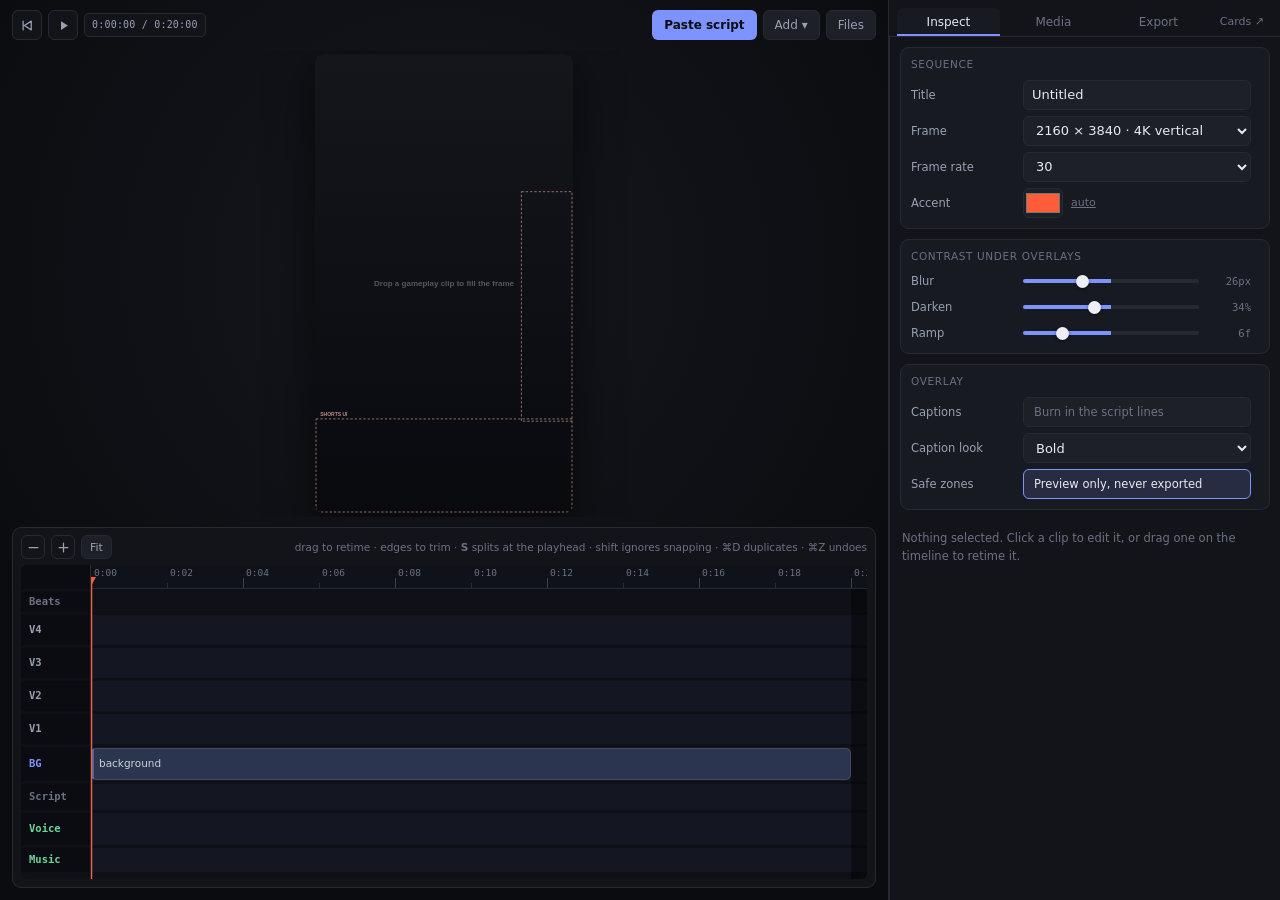
==== studio.html @ a6ad84c5 "Add Studio: paste a script, get a timeline, export a 4K MP4 The card generator makes one graphic at " ====
<!DOCTYPE html>
<html lang="en">
<head>
<meta charset="utf-8">
<meta name="viewport" content="width=device-width,initial-scale=1,viewport-fit=cover">
<meta name="theme-color" content="#0B0C0F">
<title>Palm Static Studio</title>
<link rel="stylesheet" href="assets/css/app.css">
<link rel="stylesheet" href="assets/css/studio.css">
</head>
<body>
<div class="studio">

  <!-- ── left: viewer over timeline ─────────────────────────────────────── -->
  <main class="stage2">
    <div class="tbar">
      <button class="fab" id="home" title="Go to the start (Home)">
        <svg viewBox="0 0 24 24"><path d="M18 5v14L7 12zM5 5v14"/></svg></button>
      <button class="fab" id="play" aria-pressed="false" title="Play / pause (space)">
        <svg viewBox="0 0 24 24"><path d="M8 5l11 7-11 7z"/></svg></button>
      <span class="badge" id="tcRead">0:00:00</span>
      <span class="sp"></span>
      <button class="btn accent" id="paste" title="Paste a Claude shotlist or script">Paste script</button>
      <div class="popwrap">
        <button class="btn" id="add" title="Add an element at the playhead">Add ▾</button>
        <div class="pop" id="addPop"></div>
      </div>
      <label class="btn" for="pick" title="Load gameplay, images and the voiceover">Files</label>
      <input type="file" id="pick" multiple accept="video/*,image/*,audio/*" hidden>
    </div>

    <div class="pwrap"><canvas id="pv"></canvas></div>

    <div class="tlwrap">
      <div class="tlbar">
        <button class="fab sm" id="zout" title="Zoom out (−)">
          <svg viewBox="0 0 24 24"><path d="M5 12h14"/></svg></button>
        <button class="fab sm" id="zin" title="Zoom in (+)">
          <svg viewBox="0 0 24 24"><path d="M12 5v14M5 12h14"/></svg></button>
        <button class="btn sm" id="fit" title="Fit the whole sequence (F)">Fit</button>
        <span class="sp"></span>
        <span class="hintbar">drag to retime · edges to trim · <b>S</b> splits at the playhead · shift ignores snapping · ⌘D duplicates · ⌘Z undoes</span>
      </div>
      <canvas id="tl"></canvas>
    </div>
  </main>

  <!-- ── right: inspect / media / export ────────────────────────────────── -->
  <section class="side">
    <div class="tabs" id="tabs">
      <button data-tab="inspect" aria-pressed="true">Inspect</button>
      <button data-tab="media" aria-pressed="false">Media</button>
      <button data-tab="export" aria-pressed="false">Export</button>
      <a class="tablink" href="index.html" title="The single-card quote and social generator">Cards ↗</a>
    </div>

    <div class="pane insp" data-pane="inspect">
      <div id="insp"></div>
    </div>

    <div class="pane hide" data-pane="media">
      <div class="igroup">
        <div class="ihead">Loaded files</div>
        <div id="mediaList" class="mlist"></div>
        <div id="missing"></div>
      </div>
      <div class="igroup">
        <div class="ihead">How this works</div>
        <p class="ptext">Drop a gameplay clip, the voiceover and any images anywhere on
        this page. The gameplay fills the frame and is always muted — only the
        voiceover is heard. Images are matched to the names in the shotlist, so
        <code>src=haaland</code> finds <code>haaland.jpg</code> whatever else is in
        the file name.</p>
        <p class="ptext">Select the <b>BG</b> clip to reposition the gameplay: zoom in and
        move it when a particular part of the action should be on screen.</p>
      </div>
      <div class="igroup">
        <div class="ihead">Start over</div>
        <button class="btn wide" id="reset">Clear the timeline</button>
      </div>
    </div>

    <div class="pane hide" data-pane="export">
      <div class="igroup">
        <div class="ihead">Output</div>
        <div class="irow"><label class="ilab">Format</label>
          <select class="ifield" id="xFmt">
            <option value="mp4">MP4 · H.264 + AAC</option>
            <option value="seq">PNG frames + WAV (zip)</option>
          </select></div>
        <div class="irow"><label class="ilab">Size</label>
          <select class="ifield" id="xRes">
            <option value="2160x3840">2160 × 3840 · 4K vertical</option>
            <option value="1080x1920">1080 × 1920 · HD vertical</option>
            <option value="3840x2160">3840 × 2160 · 4K wide</option>
            <option value="1920x1080">1920 × 1080 · HD wide</option>
          </select></div>
        <div class="irow"><label class="ilab">Frame rate</label>
          <select class="ifield" id="xFps">
            <option value="30" selected>30</option>
            <option value="24">24</option>
            <option value="25">25</option>
            <option value="60">60</option>
          </select></div>
        <div class="irow"><label class="ilab">Bitrate</label>
          <input class="ifield num" id="xRate" type="number" min="1" max="200" step="1">
          <span class="ihint">Mb/s</span></div>
        <p class="ptext" id="xNote"></p>
      </div>
      <div class="igroup">
        <div class="ihead">Render</div>
        <button class="btn accent wide" id="render">Export the video</button>
        <button class="btn wide hide" id="cancel">Stop</button>
        <div class="xbar"><i id="xBar"></i></div>
        <div class="xstat" id="xStat">Ready.</div>
        <p class="ptext">Every frame is rendered and encoded one at a time, so a slow
        machine takes longer rather than dropping frames. Leave the tab in front
        while it runs.</p>
      </div>
      <div class="igroup">
        <div class="ihead">Claude</div>
        <button class="btn wide" id="spec">Copy the format spec</button>
        <p class="ptext">Paste it into your project knowledge. Claude then ends every
        script with a <code>shotlist</code> block that lands on this timeline in
        one paste.</p>
      </div>
    </div>
  </section>
</div>

<!-- ── paste sheet ──────────────────────────────────────────────────────── -->
<div class="modal" id="pasteWrap">
  <div class="sheet">
    <div class="sheeth">Paste the whole Claude answer, or just the
      <code>shotlist</code> block</div>
    <textarea id="pasteBox" spellcheck="false"
      placeholder="Paste here. A shotlist block is read exactly; a plain script is read as a starting point — spoken timing gets estimated and the visual beats become notes."></textarea>
    <div class="sheetf">
      <button class="btn" id="pasteCancel">Cancel</button>
      <button class="btn accent" id="pasteGo">Build the timeline</button>
    </div>
  </div>
</div>

<div id="snack"></div>
<div class="dropveil">Drop to load</div>

<script type="module" src="assets/js/studio/app.js"></script>
<noscript><p style="padding:24px;color:#E7E9F0">This tool needs JavaScript.</p></noscript>
</body>
</html>
---- assets/css/app.css ----
/* ============ tokens: dark-only tool chrome ============ */
:root{
  --bg:#0B0C0F; --panel:#12141A; --sub-panel:#171A21;
  --input:#1D2027; --input-hi:#252932; --line:#262A33; --line-2:#333844;
  --fg:#E7E9F0; --fg-2:#98A0B2; --fg-3:#6B7183;
  --acc:#7D93FF; --acc-soft:rgba(125,147,255,.15); --acc-ink:#0B0C0F;
  --warn:#FF8E7E; --ok:#6FD69A;
  --hl:#FFA8C5;
  --ui:-apple-system,BlinkMacSystemFont,"Segoe UI",Inter,Roboto,system-ui,sans-serif;
  --mono:ui-monospace,"SF Mono","Roboto Mono",Menlo,monospace;
  --r:6px; --r-lg:9px;
  --ctl:30px;              /* control height */
  --lab:94px;              /* label column */
  --insp-w:410px;          /* the canvas is height-bound, so column width is free */
}
*{box-sizing:border-box;-webkit-tap-highlight-color:transparent;min-width:0}
html,body{height:100%;overflow:hidden;overscroll-behavior:none}
body{margin:0;background:var(--bg);color:var(--fg);font-family:var(--ui);font-size:13px;
  line-height:1.4;-webkit-font-smoothing:antialiased;-webkit-text-size-adjust:100%}
button,input,select,textarea{font-family:inherit;font-size:inherit;color:inherit}
.hide{display:none!important}

*{scrollbar-width:thin;scrollbar-color:var(--line-2) transparent}
*::-webkit-scrollbar{width:9px;height:9px}
*::-webkit-scrollbar-track{background:transparent}
*::-webkit-scrollbar-thumb{background:var(--line-2);border-radius:9px;border:2px solid transparent;background-clip:content-box}
*::-webkit-scrollbar-thumb:hover{background:#454b59;background-clip:content-box}

/* ============ shell ============ */
.app{display:grid;grid-template-columns:1fr var(--insp-w);height:100dvh;height:var(--vh,100dvh);overflow:hidden}
@media (max-width:900px){
  /* --vh tracks the visual viewport, so the shell covers exactly the visible
     area whether or not the browser shrinks the layout viewport for the
     keyboard. html/body carry the nav bar colour so even a rounding-sized
     sliver behind the shell is invisible rather than a black band. */
  html,body{height:100%;background:var(--sub-panel);overflow:hidden}
  .app{position:fixed;left:0;right:0;top:var(--vvTop,0px);
       height:var(--vh,100%);max-height:var(--vh,100%)}
}

/* ---- canvas stage ----
   Three bands. Only the middle one resizes, so the tools and the ruler hold
   their position whatever the canvas does — and neither sits on the artwork. */
.stage{display:flex;flex-direction:column;align-items:center;gap:10px;
  padding:14px 18px;min-height:0;min-width:0;overflow:hidden;background:
    radial-gradient(circle at 50% 38%,#15171E 0%,var(--bg) 72%)}
.sbar{flex:none;display:flex;align-items:center;gap:6px;width:100%;max-width:620px}
.sbar .sp{flex:1;min-width:8px}
/* flex:1 with min-height:0 means the canvas gets what is left and can never push
   the bands around — the sizing is one-way */
.cwrap{flex:1;min-height:0;width:100%;display:grid;place-items:center;overflow:hidden}
.viewer{line-height:0;border-radius:10px;overflow:hidden}
#preview{display:block;cursor:zoom-in;box-shadow:0 12px 40px rgba(0,0,0,.55);
  background:conic-gradient(#22242B 25%,#191B21 0 50%,#22242B 0 75%,#191B21 0) 0 0/18px 18px}

/* ---- stage tool bar ---- */
.badge{flex:none;font-family:var(--mono);font-size:10px;letter-spacing:.02em;color:var(--fg-2);
  background:var(--panel);border:1px solid var(--line);
  border-radius:5px;padding:4px 7px;white-space:nowrap;
  overflow:hidden;text-overflow:ellipsis}
.badge.dim{color:var(--fg-3)}
.badge b{color:var(--fg-2);font-weight:500}
.badge b.warn{color:var(--warn)}
.fab{flex:none;width:30px;height:30px;padding:0;border-radius:var(--r);cursor:pointer;
  display:grid;place-items:center;color:var(--fg-2);background:var(--panel);
  border:1px solid var(--line)}
.fab:hover{background:var(--input-hi);color:var(--fg)}
.fab svg{width:15px;height:15px;fill:none;stroke:currentColor;stroke-width:2;stroke-linecap:round;stroke-linejoin:round}
#play svg{fill:currentColor;stroke:none}
.fab[aria-pressed=true]{background:var(--acc);border-color:transparent;color:var(--acc-ink)}
a.fab{text-decoration:none}

/* ---- frame timeline ---- */
.tl{flex:none;display:flex;align-items:center;gap:8px;width:100%;max-width:620px}
#tlBar{flex:1;min-width:0;height:34px;display:block;touch-action:none;cursor:ew-resize;
  background:var(--panel);border:1px solid var(--line);border-radius:var(--r)}
.tl-read{flex:none;height:26px;padding:0 8px;border-radius:var(--r);border:1px solid var(--line);
  background:var(--panel);color:var(--fg-3);font-family:var(--mono);font-size:10.5px;cursor:pointer}
.tl-read:hover{background:var(--input-hi);color:var(--fg-2)}
.tl-read b{color:var(--fg);font-weight:500}

/* ---- inspector ---- */
.insp{display:flex;flex-direction:column;min-height:0;background:var(--panel);border-left:1px solid var(--line)}
.insp-top{flex:none;display:flex;align-items:center;gap:8px;padding:10px 12px;border-bottom:1px solid var(--line)}
.insp-top .mark{font-size:12px;font-weight:600;letter-spacing:.02em;color:var(--fg-2);flex:none}
.tabs{flex:none;display:flex;gap:2px;padding:6px 8px;border-bottom:1px solid var(--line)}
.tabs button{flex:1;height:28px;background:none;border:0;border-radius:var(--r);color:var(--fg-3);
  font-size:12px;font-weight:600;cursor:pointer;transition:background .1s,color .1s}
.tabs button:hover{background:var(--input);color:var(--fg-2)}
.tabs button[aria-selected=true]{background:var(--acc-soft);color:var(--acc)}

.pages{flex:1;overflow-y:auto;overflow-x:hidden;-webkit-overflow-scrolling:touch;padding:2px 0 14px}
.page{display:none}
.page[data-on=true]{display:block}

.insp-foot{flex:none;padding:9px 12px;border-top:1px solid var(--line);display:flex;align-items:center;gap:9px}
#dl{flex:1;height:34px;border:0;border-radius:var(--r);background:var(--acc);color:var(--acc-ink);
  font-size:13px;font-weight:650;cursor:pointer;display:inline-flex;align-items:center;justify-content:center;gap:7px}
#dl:hover{filter:brightness(1.08)}
#dl[disabled]{opacity:.5;cursor:progress}
#dl svg{width:15px;height:15px;fill:none;stroke:currentColor;stroke-width:2.2;stroke-linecap:round;stroke-linejoin:round}

/* ============ dense rows ============ */
.cap{display:flex;align-items:center;gap:8px;margin:18px 14px 8px;font-size:10px;font-weight:700;
  letter-spacing:.09em;text-transform:uppercase;color:var(--fg-3)}
.cap::after{content:"";flex:1;height:1px;background:var(--line)}
.cap:first-child{margin-top:12px}

.row{display:grid;grid-template-columns:var(--lab) 1fr;align-items:center;gap:10px;
  padding:3px 14px;min-height:33px}
.row.sl{grid-template-columns:var(--lab) 1fr 46px 20px}
.row.wide{grid-template-columns:1fr}
/* two numeric fields sharing a row — the Influence / Speed pairs */
.row.duo{grid-template-columns:var(--lab) 1fr 1fr}
.fld{display:flex;align-items:center;gap:5px}
.fld .num{text-align:right}
.fld i{font-family:var(--mono);font-size:10.5px;color:var(--fg-3);font-style:normal;flex:none;width:9px}
.row>label,.row>.rl{font-size:11.5px;color:var(--fg-2);overflow:hidden;text-overflow:ellipsis;white-space:nowrap}

/* ---- per-element visibility eye ----
   Lives on the row it governs. The row stays and its control stays editable when
   hidden — dimmed rather than removed, so you can fill a field in before showing
   it and the state is never ambiguous. */
.row.hasEye{grid-template-columns:var(--lab) 1fr auto}
.row.sl.hasEye{grid-template-columns:var(--lab) 1fr 46px 20px auto}
.eye{flex:none;width:26px;height:26px;padding:0;border:0;border-radius:5px;cursor:pointer;
  background:none;color:var(--fg-3);display:grid;place-items:center}
.eye svg{width:15px;height:15px;fill:none;stroke:currentColor;stroke-width:1.7;
  stroke-linecap:round;stroke-linejoin:round}
.eye:hover{background:var(--input-hi);color:var(--fg)}
.eye[aria-pressed=true]{color:var(--acc)}
.row[data-off=true]>label,.row[data-off=true]>.rl,
.drop[data-off=true] .lb{opacity:.42}
.row[data-off=true] .txt,.row[data-off=true] .seg,
.drop[data-off=true] .th{opacity:.42}
.drop[data-off=true]{border-style:solid}

/* a once-per-image or once-per-look group, folded away by default */
.fold{margin:0}
.fold>summary{list-style:none;cursor:pointer;font-size:11px;color:var(--acc);
  padding:5px 14px;border-radius:4px;display:inline-flex;align-items:center;gap:5px;
  margin:0 0 0 calc(var(--lab) + 14px - 14px)}
.fold>summary::-webkit-details-marker{display:none}
.fold>summary::before{content:"";width:0;height:0;flex:none;
  border-left:4px solid currentColor;border-top:3.5px solid transparent;
  border-bottom:3.5px solid transparent;transition:transform .14s var(--e-out)}
.fold[open]>summary::before{transform:rotate(90deg) translateX(1px)}
.fold>summary:hover{background:var(--acc-soft)}
/* a whole section rather than a sub-group: the summary reads as a caption */
.fold.sec>summary{margin:18px 14px 8px;padding:0;font-size:10px;font-weight:700;
  letter-spacing:.09em;text-transform:uppercase;color:var(--fg-3);gap:7px}
.fold.sec>summary::after{content:"";flex:1;height:1px;background:var(--line)}
.fold.sec>summary:hover{background:none;color:var(--acc)}
.fold.sec[open]>summary{color:var(--acc)}
.row.stack{display:block;padding:3px 12px}
.row.stack>label{display:block;margin-bottom:5px}
.note{font-size:11px;color:var(--fg-3);padding:4px 12px 2px;line-height:1.45}
.note b{color:var(--fg-2);font-weight:600}
.btn-row{display:flex;gap:6px;padding:6px 12px 2px}

/* text inputs */
.txt{width:100%;height:var(--ctl);background:var(--input);border:1px solid var(--line);
  border-radius:var(--r);padding:0 8px;outline:none;transition:border-color .1s}
.txt:hover{background:var(--input-hi)}
.txt:focus{border-color:var(--acc);background:var(--input)}
.txt::placeholder{color:var(--fg-3)}
/* The quote field is a transparent textarea over a mirror div that repeats the
   same text, so highlighted ranges can be shown behind the caret. Both layers
   must share every metric or the two drift apart. */
.taWrap{position:relative;background:var(--input);border:1px solid var(--line);
  border-radius:var(--r);transition:border-color .1s,background .1s}
.taWrap:hover{background:var(--input-hi)}
.taWrap:focus-within{border-color:var(--acc);background:var(--input);
  box-shadow:0 0 0 3px var(--acc-soft)}
.taWrap textarea,.taMirror{
  font-family:inherit;font-size:13.5px;line-height:1.5;
  padding:7px 8px;margin:0;border:0;
  white-space:pre-wrap;overflow-wrap:break-word;word-break:normal;letter-spacing:normal}
.taWrap textarea{position:relative;z-index:1;display:block;width:100%;
  min-height:72px;max-height:210px;overflow-y:auto;resize:none;
  background:transparent;color:var(--fg);outline:none}
.taWrap textarea::placeholder{color:var(--fg-3)}
.taMirror{position:absolute;inset:0;z-index:0;overflow:hidden;
  color:transparent;pointer-events:none;user-select:none}
/* deliberately not the marker colour — this is a hint, not a preview */
.taMirror mark{background:rgba(125,147,255,.22);color:transparent;border-radius:3px;
  box-shadow:0 1px 0 rgba(125,147,255,.55) inset,0 -1px 0 rgba(125,147,255,.55) inset}
.txt.mono{font-family:var(--mono);text-transform:uppercase}
/* hex wants uppercase; a cubic-bezier() literal does not */
.txt.mono.lc{text-transform:none}

/* numeric field beside a slider */
.num{width:100%;height:24px;background:var(--input);border:1px solid var(--line);border-radius:5px;
  font-family:var(--mono);font-size:11.5px;text-align:right;padding:0 5px;outline:none}
.num:hover{background:var(--input-hi)}
.num:focus{border-color:var(--acc)}
.unit{font-family:var(--mono);font-size:10.5px;color:var(--fg-3)}

/* buttons */
.btn{height:27px;padding:0 10px;border-radius:var(--r);border:1px solid var(--line);
  background:var(--input);color:var(--fg);font-size:12px;font-weight:500;cursor:pointer;
  display:inline-flex;align-items:center;gap:6px}
.btn:hover{background:var(--input-hi)}
.btn.ghost{background:none;border-color:transparent;color:var(--acc)}
.btn.ghost:hover{background:var(--acc-soft)}
.btn.sq{width:var(--ctl);height:var(--ctl);padding:0;justify-content:center;flex:none}
.btn svg{width:14px;height:14px;fill:none;stroke:currentColor;stroke-width:2;stroke-linecap:round}
/* a row whose control is a combo plus a square action button */
.row:has(>.combo+.btn.sq){grid-template-columns:var(--lab) 1fr auto}

/* segmented */
.seg{display:flex;height:var(--ctl);background:var(--input);border:1px solid var(--line);
  border-radius:var(--r);padding:2px;gap:2px}
.seg button{flex:1 1 0;min-width:0;background:none;border:0;border-radius:4px;color:var(--fg-3);
  font-size:11.5px;font-weight:600;cursor:pointer;padding:0 3px;white-space:nowrap;
  overflow:hidden;text-overflow:ellipsis;transition:background .1s,color .1s}
.seg button:hover{color:var(--fg)}
.seg button[aria-pressed=true]{background:var(--acc-soft);color:var(--acc)}

/* switch */
.sw{position:relative;display:flex;align-items:center;justify-content:flex-end;cursor:pointer}
.sw input{position:absolute;opacity:0;width:1px;height:1px;pointer-events:none}
.sw .tr{width:32px;height:18px;border-radius:9px;background:var(--input-hi);
  border:1px solid var(--line-2);position:relative;transition:.14s;flex:none}
.sw .tr::after{content:"";position:absolute;left:2px;top:2px;width:12px;height:12px;border-radius:50%;
  background:var(--fg-3);transition:.14s}
.sw input:checked+.tr{background:var(--acc);border-color:var(--acc)}
.sw input:checked+.tr::after{left:16px;background:var(--acc-ink)}
.sw input:focus-visible+.tr{outline:2px solid var(--acc);outline-offset:2px}
.rowsw{grid-template-columns:1fr auto}
.rowsw .rl small{display:block;font-size:10.5px;color:var(--fg-3);margin-top:1px;white-space:normal}

/* sliders — fill tracks the handle exactly */
input[type=range]{-webkit-appearance:none;appearance:none;background:none;width:100%;height:20px;margin:0;cursor:pointer}
input[type=range]::-webkit-slider-runnable-track{height:4px;border-radius:2px;
  background:linear-gradient(90deg,var(--acc) 0 var(--fill,50%),var(--input-hi) var(--fill,50%) 100%)}
input[type=range]::-webkit-slider-thumb{-webkit-appearance:none;width:13px;height:13px;border-radius:50%;
  background:#EDEFF6;border:0;box-shadow:0 1px 3px rgba(0,0,0,.5);margin-top:-4.5px}
input[type=range]::-moz-range-track{height:4px;border-radius:2px;background:var(--input-hi)}
input[type=range]::-moz-range-progress{height:4px;border-radius:2px;background:var(--acc)}
input[type=range]::-moz-range-thumb{width:13px;height:13px;border-radius:50%;background:#EDEFF6;border:0}
input[type=range]:focus-visible::-webkit-slider-thumb{box-shadow:0 0 0 3px var(--acc-soft)}

/* colour swatches */
.sw-grid{display:flex;gap:6px;align-items:center;flex-wrap:wrap}
.sw-grid button{width:24px;height:24px;border-radius:5px;border:1px solid rgba(255,255,255,.14);
  cursor:pointer;position:relative;flex:none;padding:0}
.sw-grid button[aria-pressed=true]{box-shadow:0 0 0 2px var(--acc)}
.pick{position:relative;width:24px;height:24px;border-radius:5px;flex:none;overflow:hidden;cursor:pointer;
  background:conic-gradient(#f66,#fd6,#6f9,#6cf,#a6f,#f66);border:1px solid rgba(255,255,255,.14)}
.pick input{position:absolute;inset:-6px;width:40px;height:40px;border:0;padding:0;background:none;cursor:pointer;opacity:0}
.pick[data-active=true]{box-shadow:0 0 0 2px var(--acc)}

/* autocomplete */
.ac{list-style:none;margin:4px 12px 0;padding:4px;background:var(--sub-panel);border:1px solid var(--line-2);
  border-radius:var(--r);max-height:214px;overflow-y:auto;display:none;box-shadow:0 8px 24px rgba(0,0,0,.55)}
.ac[data-open=true]{display:block}
.ac li{display:flex;align-items:center;justify-content:space-between;gap:8px;padding:6px 8px;
  border-radius:4px;cursor:pointer;font-size:12.5px}
.ac li small{color:var(--fg-3);font-size:10.5px;font-family:var(--mono);flex:none;
  overflow:hidden;text-overflow:ellipsis;max-width:46%}
.ac li b{font-weight:500;overflow:hidden;text-overflow:ellipsis;white-space:nowrap}
.ac li[aria-selected=true]{background:var(--acc-soft);color:var(--acc)}
.ac li[aria-selected=true] small{color:var(--acc)}

/* image drop */
.drop{display:flex;align-items:center;gap:8px;background:var(--input);border:1px dashed var(--line-2);
  border-radius:var(--r);padding:7px;cursor:pointer;margin:3px 12px}
.drop:hover{border-color:var(--acc);background:var(--input-hi)}
.drop .th{width:32px;height:32px;border-radius:4px;flex:none;background:var(--input-hi);
  background-size:cover;background-position:center;display:grid;place-items:center;color:var(--fg-3)}
.drop .th svg{width:15px;height:15px;fill:none;stroke:currentColor;stroke-width:1.8}
.drop .lb{flex:1;min-width:0;font-size:11.5px}
.drop .lb small{display:block;color:var(--fg-3);font-size:10.5px;margin-top:1px;
  white-space:nowrap;overflow:hidden;text-overflow:ellipsis}
/* kept in the layout but invisible — display:none breaks activation */
.drop input[type=file]{position:absolute;width:1px;height:1px;opacity:0;pointer-events:none}
.drop{position:relative}
.drop[data-over=true]{border-color:var(--acc);background:var(--acc-soft)}
.drop:focus-visible{outline:2px solid var(--acc);outline-offset:1px}
.drop .x{background:none;border:0;color:var(--fg-3);cursor:pointer;font-size:16px;padding:2px 5px;line-height:1}
.drop .x:hover{color:var(--warn)}

/* word chips */
/* Sits under the text field rather than replacing it, so it stays compact — it is
   the highlight surface, not the text surface. */
.words{display:flex;flex-wrap:wrap;gap:5px;touch-action:pan-y;user-select:none;-webkit-user-select:none;
  background:var(--input);border:1px solid var(--line);border-radius:var(--r);padding:7px;
  min-height:38px;max-height:150px;overflow-y:auto;align-content:flex-start;margin:5px 14px 2px}
.words:empty{display:none}
.w{font-size:12.5px;background:var(--input-hi);border:1px solid var(--line-2);color:var(--fg);
  border-radius:4px;padding:4px 7px;cursor:pointer;line-height:1.15;touch-action:pan-y;
  max-width:100%;overflow-wrap:anywhere;text-align:left}
.w.on{background:var(--hl);color:#101014;border-color:var(--hl);font-weight:650}

/* motion graph: value curve stacked over its velocity */
#curve{width:100%;height:198px;display:block;background:var(--input);border:1px solid var(--line);
  border-radius:var(--r);touch-action:none;cursor:crosshair;outline:none}
#curve:focus-visible{border-color:var(--acc);box-shadow:0 0 0 3px var(--acc-soft)}
.gwrap{padding:3px 14px}

/* ---- custom design combobox (replaces the native select) ---- */
.combo{position:relative;flex:1;min-width:0}
.combo-btn{width:100%;height:var(--ctl);display:flex;align-items:center;gap:7px;
  background:var(--input);border:1px solid var(--line);border-radius:var(--r);
  padding:0 8px;cursor:pointer;text-align:left}
.combo-btn:hover{background:var(--input-hi)}
.combo-btn[aria-expanded=true]{border-color:var(--acc)}
.combo-dot{width:7px;height:7px;border-radius:50%;background:var(--fg-3);flex:none}
.combo-val{flex:1;min-width:0;font-size:12.5px;font-weight:600;overflow:hidden;
  text-overflow:ellipsis;white-space:nowrap}
.combo-chev{width:13px;height:13px;flex:none;fill:none;stroke:var(--fg-3);stroke-width:2.4;
  stroke-linecap:round;stroke-linejoin:round;transition:transform .13s}
.combo-btn[aria-expanded=true] .combo-chev{transform:rotate(180deg)}
/* Fixed to the viewport, not the editor: placed by JS so it always fits between
   the button and the nav bar, flipping upward when there is more room there.
   Absolute positioning let it clip outside the editor with no way to reach it. */
.combo-pop{position:fixed;z-index:60;display:none;
  background:var(--sub-panel);border:1px solid var(--line-2);border-radius:var(--r-lg);
  padding:5px;box-shadow:0 18px 44px rgba(0,0,0,.75);overflow-y:auto;
  -webkit-overflow-scrolling:touch;overscroll-behavior:contain}
.combo-pop[data-open=true]{display:block}
.combo-grp{font-size:9.5px;font-weight:700;letter-spacing:.09em;text-transform:uppercase;
  color:var(--fg-3);padding:8px 8px 4px}
.combo-opt{display:flex;align-items:center;gap:8px;width:100%;background:none;border:0;
  border-radius:5px;padding:7px 8px;cursor:pointer;color:var(--fg);font-size:12.5px;text-align:left}
.combo-opt:hover{background:var(--input-hi)}
.combo-opt[aria-selected=true]{background:var(--acc-soft);color:var(--acc);font-weight:600}
.combo-opt .cd{width:7px;height:7px;border-radius:50%;flex:none}
/* curve thumbnails: the shape is quicker to read than the name */
.combo-th{flex:none;width:42px;height:24px;display:block;border-radius:4px;background:var(--bg)}
.combo-opt .combo-th{background:rgba(0,0,0,.35)}
.combo-opt .rm{margin-left:auto;flex:none;background:none;border:0;color:var(--fg-3);
  font-size:13px;line-height:1;padding:2px 4px;border-radius:4px;cursor:pointer;
  /* opacity alone still swallows the click that was meant for the row */
  opacity:0;pointer-events:none}
.combo-opt:hover .rm,.combo-opt:focus-within .rm{opacity:1;pointer-events:auto}
.combo-opt .rm:hover{color:var(--warn);background:var(--line)}
.txt.sm{height:26px;font-size:11px;padding:0 7px}
/* the look picker shares the header with the card-type picker */
.combo.narrow{flex:0 0 132px}
#presetVal.dim{color:var(--fg-3);font-weight:500}
.combo-empty{font-size:11px;color:var(--fg-3);padding:8px 9px}
.combo-opt .lb{flex:1;min-width:0;overflow:hidden;text-overflow:ellipsis;white-space:nowrap}
.combo-opt .th{flex:none;width:26px;height:26px;border-radius:4px;border:1px solid var(--line);
  background-image:var(--th,none),conic-gradient(#22242B 25%,#191B21 0 50%,#22242B 0 75%,#191B21 0);
  background-size:contain,6px 6px;background-position:center,0 0;background-repeat:no-repeat,repeat}
.combo-opt .rm.up{font-size:10px;letter-spacing:.03em;padding:3px 5px}
.combo-opt .rm+.rm{margin-left:0}
.combo-opt.add{color:var(--acc);font-weight:600;border-top:1px solid var(--line);
  margin-top:4px;padding-top:9px;border-radius:0 0 5px 5px}
/* the folded section states its own answer in the summary */
.fold.sec>summary .sum{font-family:var(--mono);font-size:10px;font-weight:500;
  letter-spacing:0;text-transform:none;color:var(--fg-2)}
/* a row whose control is a field plus a square action */
.row:has(>.txt+.btn.sq){grid-template-columns:var(--lab) 1fr auto}
#tokenHelp{font-family:var(--mono);font-size:12px;font-weight:700;color:var(--fg-3)}
#tokenHelp:hover{color:var(--acc)}

/* ---- cheer badge picker ---- */
.cheerpick{position:relative;flex:1;min-width:0}
.cheer-sw{width:16px;height:16px;border-radius:4px;flex:none;background:var(--input-hi);
  display:grid;place-items:center}
.cheer-sw canvas{display:block;width:16px;height:16px}
.cheer-opt{display:flex;align-items:center;gap:9px;width:100%;background:none;border:0;
  border-radius:5px;padding:5px 8px;cursor:pointer;color:var(--fg);font-size:12.5px;text-align:left}
.cheer-opt:hover{background:var(--input-hi)}
.cheer-opt[aria-selected=true]{background:var(--acc-soft);color:var(--acc);font-weight:600}
.cheer-opt canvas{display:block;width:20px;height:20px;flex:none}

/* ---- caption action button ---- */
.cap-btn{background:none;border:0;color:var(--acc);font-size:10.5px;font-weight:700;
  letter-spacing:.04em;text-transform:uppercase;cursor:pointer;padding:2px 4px;border-radius:4px;
  flex:none;order:3}
.cap-btn:hover{background:var(--acc-soft)}
.cap:has(.cap-btn)::after{order:2}

/* ---- show/hide chip grid ---- */
.chips{display:flex;flex-wrap:wrap;gap:5px;padding:4px 12px 2px}
.chips button{background:var(--input);border:1px solid var(--line);border-radius:20px;
  color:var(--fg-3);font-size:11.5px;font-weight:500;cursor:pointer;padding:5px 10px;
  display:inline-flex;align-items:center;gap:5px}
.chips button:hover{background:var(--input-hi);color:var(--fg-2)}
.chips button[aria-pressed=true]{background:var(--acc-soft);border-color:transparent;color:var(--acc)}
.chips button .tick{width:11px;height:11px;flex:none;fill:none;stroke:currentColor;
  stroke-width:2.6;stroke-linecap:round;stroke-linejoin:round;opacity:.35}
.chips button[aria-pressed=true] .tick{opacity:1}

/* ---- presets ---- */
.presets{display:flex;flex-direction:column;gap:4px;padding:2px 12px}
.presets .pr{display:flex;align-items:center;gap:7px;background:var(--input);
  border:1px solid var(--line);border-radius:var(--r);padding:0 4px 0 5px;height:48px}
.presets .pr:hover{background:var(--input-hi)}
.presets .pr .nm{flex:1;min-width:0;background:none;border:0;text-align:left;cursor:pointer;
  display:flex;align-items:center;gap:8px;font-size:12.5px;color:var(--fg);height:100%;padding:0}
.presets .pr .nm .lb{flex:1;min-width:0;overflow:hidden;text-overflow:ellipsis;white-space:nowrap}
.presets .pr[data-on=true]{border-color:var(--acc)}
.presets .pr[data-on=true] .nm{color:var(--acc);font-weight:600}
.presets .pr .act{background:none;border:0;color:var(--fg-3);cursor:pointer;font-size:11px;
  padding:4px 5px;border-radius:4px;flex:none}
.presets .pr .act:hover{color:var(--fg);background:var(--line)}
.presets .pr .act.del:hover{color:var(--warn)}
.presets .empty{font-size:11px;color:var(--fg-3);padding:3px 0}

/* ---- batch queue ---- */
.pill{flex:none;font-family:var(--mono);font-size:9.5px;font-weight:600;color:var(--acc);
  background:var(--acc-soft);border-radius:9px;padding:1px 6px;order:1}
.pill:empty{display:none}
.bqlist{display:flex;flex-direction:column;gap:4px;padding:2px 14px}
.bqlist .empty{font-size:11px;color:var(--fg-3);padding:3px 0}
.bq{display:flex;align-items:center;gap:8px;background:var(--input);border:1px solid var(--line);
  border-radius:var(--r);padding:5px 5px 5px 6px}
.bq:hover{background:var(--input-hi)}
/* Thumbnails are cropped to the card, and contained rather than covered, so a
   wide chat card and a tall quote card both read in the same box. The checker is
   a second background *layer* rather than a pseudo-element: a negative z-index
   child paints above its parent's background, so it covered the thumbnail. The
   image URL arrives as --th so the layer order stays owned by the stylesheet. */
.bq .th,.presets .pr .nm .th{flex:none;width:38px;height:38px;border-radius:4px;
  border:1px solid var(--line);
  background-image:var(--th,none),conic-gradient(#22242B 25%,#191B21 0 50%,#22242B 0 75%,#191B21 0);
  background-size:contain,7px 7px;
  background-position:center,0 0;
  background-repeat:no-repeat,repeat}
.bq .mid{flex:1;min-width:0;display:flex;flex-direction:column;gap:2px}
.bq .nmf{width:100%;height:22px;text-align:left;font-family:var(--ui);font-size:12px}
.bq .mid small{font-family:var(--mono);font-size:9.5px;color:var(--fg-3);
  overflow:hidden;text-overflow:ellipsis;white-space:nowrap}
.bq .acts{flex:none;display:flex;align-items:center;gap:1px}
.bq .act{background:none;border:0;color:var(--fg-3);cursor:pointer;font-size:10.5px;
  padding:4px 4px;border-radius:4px;line-height:1}
.bq .act:hover{color:var(--fg);background:var(--line)}
.bq .act.del:hover{color:var(--warn)}
#batchPreview{color:var(--acc);word-break:break-all}
#batchPreview:empty{display:none}
.note.mono{font-family:var(--mono);font-size:10px}

/* ---- drag grip (mobile only) ---- */
.grip{display:none}

/* mobile bottom bar (hidden on desktop) */
.mbar{display:none}

.snack{position:fixed;left:50%;bottom:18px;transform:translate(-50%,14px);background:#EDEFF6;color:#14161B;
  padding:9px 14px;border-radius:var(--r);font-size:12.5px;font-weight:500;opacity:0;pointer-events:none;
  transition:.18s;z-index:60;max-width:min(92vw,400px);text-align:center;box-shadow:0 8px 26px rgba(0,0,0,.6)}
.snack.on{opacity:1;transform:translate(-50%,0)}

/* ============ mobile: vertical-first ============ */
@media (max-width:900px){
  :root{--ctl:34px;--lab:84px}
  .app{display:flex;flex-direction:column}
  /* The canvas height is the one knob: dragging the grip changes it, and the
     editor simply takes whatever is left. Heights come from --vh, never static
     vh, so the keyboard cannot squeeze the controls out of view. */
  .stage{flex:none;height:var(--canvasH,40vh);padding:7px 10px;gap:6px;background:none;
    transition:height .2s cubic-bezier(.2,0,0,1)}
  .sbar{gap:5px}
  .badge{font-size:9.5px;padding:3px 5px}
  #tlBar{height:28px}
  .tl-read{height:24px;padding:0 6px}
  .app[data-drag=true] .stage{transition:none}
  .app[data-sheet=full] .stage{padding:0}
  .app[data-sheet=full] .stage .sbar,
  .app[data-sheet=full] .stage .tl{display:none}
  /* while a field is focused the canvas becomes a short live strip — the
     overlays and the ruler would not fit and are not needed mid-typing */
  :root[data-kb="1"] .stage{height:96px;padding:5px 10px 2px;gap:0}
  :root[data-kb="1"] .stage .sbar,
  :root[data-kb="1"] .stage .tl{display:none}
  .fab{width:30px;height:30px}

  /* ---- drag grip ---- */
  .grip{display:flex;flex:none;align-items:center;justify-content:center;
    width:100%;height:22px;padding:0;margin:0;border:0;background:var(--panel);
    border-top:1px solid var(--line);border-radius:12px 12px 0 0;cursor:grab;
    touch-action:none;-webkit-tap-highlight-color:transparent}
  .grip span{display:block;width:40px;height:4px;border-radius:2px;background:var(--line-2);
    transition:background .12s,width .12s}
  .grip:active{cursor:grabbing}
  .grip:active span,.app[data-drag=true] .grip span{background:var(--acc);width:56px}
  /* Parked at the bottom: dim the scrolling controls only. Never
     pointer-events:none (that could strand the editor), and never dim
     .insp-top — an opacity ancestor would make the design list translucent and
     trap its z-index in a new stacking context. */
  .app[data-sheet=peek] .pages{opacity:.4}
  .insp{flex:1;min-height:0;border-left:0;border-top:0;background:var(--panel)}
  .insp-top{padding:8px 11px}
  .insp-top .mark{display:none}
  .tabs{display:none}                 /* moved to the thumb zone */
  .insp-foot{display:none}            /* download lives in the bottom bar */
  .pages{padding-bottom:10px}
  .row{min-height:38px;padding:3px 12px}
  .row.sl{grid-template-columns:var(--lab) 1fr 48px 20px}
  .row.duo{grid-template-columns:var(--lab) 1fr 1fr}
  /* the queue rows carry five actions each — give them real touch targets and
     let them wrap under the name rather than squeezing it to nothing */
  .bq{flex-wrap:wrap;padding:6px}
  .bq .mid{flex:1 1 60%}
  .bq .nmf{height:30px}
  .bq .acts{flex:1 0 100%;justify-content:flex-end;gap:2px;
    border-top:1px solid var(--line);padding-top:5px;margin-top:2px}
  .bq .act{min-width:34px;min-height:32px;font-size:11.5px}
  .bq .th{width:44px;height:44px}
  .cap{margin:16px 12px 8px}
  .note,.drop,.words,.gwrap,.ac{margin-left:12px;margin-right:12px}
  .note{padding-left:0;padding-right:0}
  input[type=range]{height:34px}
  input[type=range]::-webkit-slider-thumb{width:17px;height:17px;margin-top:-6.5px}
  .num{height:28px;font-size:12.5px}
  .sw .tr{width:38px;height:22px;border-radius:11px}
  .sw .tr::after{width:16px;height:16px}
  .sw input:checked+.tr::after{left:18px}
  .sw-grid button,.pick{width:30px;height:30px}
  .mbar{display:flex;order:2;flex:none;align-items:center;gap:4px;padding:6px 8px
    calc(6px + env(safe-area-inset-bottom));background:var(--sub-panel);border-top:1px solid var(--line)}
  .mbar .mt{flex:1;height:40px;background:none;border:0;border-radius:var(--r);color:var(--fg-3);
    font-size:11.5px;font-weight:600;cursor:pointer;display:flex;flex-direction:column;
    align-items:center;justify-content:center;gap:2px}
  .mbar .mt svg{width:17px;height:17px;fill:none;stroke:currentColor;stroke-width:2;stroke-linecap:round;stroke-linejoin:round}
  .mbar .mt[aria-selected=true]{background:var(--acc-soft);color:var(--acc)}
  .mbar .go{flex:none;width:52px;height:40px;border:0;border-radius:var(--r);background:var(--acc);
    color:var(--acc-ink);cursor:pointer;display:grid;place-items:center}
  .mbar .go svg{width:18px;height:18px;fill:none;stroke:currentColor;stroke-width:2.3;stroke-linecap:round;stroke-linejoin:round}
  .mbar .go[disabled]{opacity:.5}
  .snack{bottom:calc(66px + env(safe-area-inset-bottom))}
}
@media (prefers-reduced-motion:reduce){*{transition:none!important;animation:none!important}}

/* boot failure notice — removed by boot.js on a successful start */
#bootmsg{position:fixed;inset:0;z-index:99;display:flex;flex-direction:column;gap:10px;
  align-items:center;justify-content:center;padding:32px;text-align:center;
  background:var(--bg);color:var(--fg-2);font-size:13px;line-height:1.6}
#bootmsg b{color:var(--fg);font-size:15px}
#bootmsg span{max-width:34em}
#bootmsg code{font-family:var(--mono);font-size:12px;background:var(--input);
  border:1px solid var(--line);border-radius:4px;padding:1px 5px;color:var(--fg)}

/* ============================================================
   Motion. Short, functional easing — feedback on state change,
   never anything that delays a click. All of it is disabled by
   prefers-reduced-motion at the bottom of this file.
   ============================================================ */
:root{
  --e-out:cubic-bezier(.22,1,.36,1);      /* settle */
  --e-snap:cubic-bezier(.34,1.4,.5,1);    /* slight overshoot */
  --t:.16s;
}

/* tab panels ease in rather than snapping */
@keyframes pageIn{from{opacity:0;transform:translateY(6px)}to{opacity:1;transform:none}}
.page[data-on=true]{animation:pageIn .2s var(--e-out) both}

/* rows revealed by relevance changes fade rather than pop */
@keyframes rowIn{from{opacity:0}to{opacity:1}}
.row,.cap,.drop,.note{animation:rowIn .18s ease both}

/* generic press feedback */
.btn,.seg button,.chips button,.combo-btn,.cap-btn,.presets .pr .act,#dl,.mbar .mt,.mbar .go{
  transition:background var(--t) ease,color var(--t) ease,border-color var(--t) ease,
             transform .1s var(--e-out),box-shadow var(--t) ease,opacity var(--t) ease}
.btn:active,.chips button:active,.combo-btn:active,.cap-btn:active,#dl:active,.mbar .go:active{transform:scale(.96)}
.seg button:active{transform:scale(.94)}
.mbar .mt:active{transform:scale(.93)}

/* segmented / chip selection pops in */
.seg button[aria-pressed=true]{animation:segPop .2s var(--e-snap)}
@keyframes segPop{from{transform:scale(.88)}to{transform:scale(1)}}
.chips button[aria-pressed=true] .tick{animation:tickIn .22s var(--e-snap)}
@keyframes tickIn{from{transform:scale(.4);opacity:0}to{transform:scale(1);opacity:1}}

/* switch: the thumb overshoots very slightly on the way across */
.sw .tr{transition:background var(--t) ease,border-color var(--t) ease,transform .12s var(--e-out)}
.sw .tr::after{transition:left .2s var(--e-snap),width .16s var(--e-out),
               height .16s var(--e-out),background var(--t) ease}
.sw:active .tr{transform:scale(.94)}

/* text + numeric fields */
.txt,.num{transition:background var(--t) ease,border-color var(--t) ease,box-shadow var(--t) ease}
.txt:focus,.num:focus{box-shadow:0 0 0 3px var(--acc-soft)}

/* slider thumb grows while dragging */
input[type=range]::-webkit-slider-thumb{transition:transform .12s var(--e-out),box-shadow var(--t) ease}
input[type=range]:active::-webkit-slider-thumb{transform:scale(1.25)}

/* combobox popup */
.combo-pop{transform-origin:top center;animation:popIn .16s var(--e-out)}
.combo-pop[data-dir=up]{transform-origin:bottom center;animation:popInUp .16s var(--e-out)}
@keyframes popInUp{from{opacity:0;transform:scale(.96) translateY(6px)}to{opacity:1;transform:none}}
@keyframes popIn{from{opacity:0;transform:scale(.96) translateY(-6px)}to{opacity:1;transform:none}}
.combo-opt{transition:background var(--t) ease,color var(--t) ease}

/* autocomplete list */
.ac[data-open=true]{animation:popIn .15s var(--e-out)}
.ac li{transition:background .12s ease,color .12s ease}

/* preset rows lift on hover */
.presets .pr{transition:background var(--t) ease,border-color var(--t) ease,transform .12s var(--e-out)}
.presets .pr:hover{transform:translateX(2px)}

/* word chips */
.w{transition:background .13s ease,color .13s ease,border-color .13s ease,transform .1s var(--e-out)}
.w:active{transform:scale(.94)}
.w.on{animation:tickIn .2s var(--e-snap)}

/* toast */
.snack{transition:opacity .2s ease,transform .24s var(--e-snap)}

/* canvas fades in on first paint so it does not flash */
@keyframes viewerIn{from{opacity:0}to{opacity:1}}
.viewer{animation:viewerIn .3s ease both}

/* the ruler settles in rather than appearing */
@keyframes ovlIn{from{opacity:0;transform:translateY(-4px)}to{opacity:1;transform:none}}
.tl:not(.hide){animation:ovlIn .22s var(--e-out) both}
.fab,.tl-read{transition:background var(--t) ease,color var(--t) ease,
              border-color var(--t) ease,transform .1s var(--e-out)}
.fab:active,.tl-read:active{transform:scale(.93)}

/* the grip reacts to grabbing */
.grip span{transition:background .14s ease,width .16s var(--e-snap),height .14s ease}
.grip:active span,.app[data-drag=true] .grip span{height:5px}

/* image drop thumbnail */
.drop .th{transition:background-image .2s ease,transform .14s var(--e-out)}
.drop:active .th{transform:scale(.94)}

@media (prefers-reduced-motion:reduce){
  *,*::before,*::after{animation:none!important;transition:none!important}
}
---- assets/css/studio.css ----
/* studio.css — Chrome for the sequence editor.

   Loaded after app.css and reuses its tokens, so the two pages cannot drift
   apart on colour. Only the shell is new: the card editor is a column beside a
   canvas, and a sequence editor is a viewer stacked on a timeline. */

.studio{display:grid;grid-template-columns:1fr var(--side-w,392px);
  height:100dvh;height:var(--vh,100dvh);overflow:hidden;background:var(--bg)}
@media (max-width:1100px){:root{--side-w:330px}}

/* ---- left column ---- */
.stage2{display:flex;flex-direction:column;min-width:0;min-height:0;overflow:hidden;
  padding:10px 12px 12px;gap:10px;
  background:radial-gradient(circle at 50% 30%,#15171E 0%,var(--bg) 70%)}
.tbar{flex:none;display:flex;align-items:center;gap:6px;min-height:30px}
.tbar .sp,.tlbar .sp{flex:1;min-width:6px}
.pwrap{flex:1;min-height:0;display:grid;place-items:center;overflow:hidden}
#pv{display:block;border-radius:8px;box-shadow:0 14px 46px rgba(0,0,0,.6);
  background:#000;touch-action:none}

/* ---- timeline ---- */
.tlwrap{flex:none;display:flex;flex-direction:column;gap:6px;
  background:var(--panel);border:1px solid var(--line);border-radius:var(--r-lg);
  padding:7px 8px 8px;max-height:52vh;overflow:auto}
.tlbar{display:flex;align-items:center;gap:6px}
.hintbar{font-size:10.5px;color:var(--fg-3);white-space:nowrap;overflow:hidden;
  text-overflow:ellipsis}
#tl{width:100%;display:block;border-radius:var(--r);touch-action:none;cursor:default}

/* ---- buttons ---- */
.btn{height:var(--ctl);padding:0 11px;border-radius:var(--r);cursor:pointer;
  background:var(--input);border:1px solid var(--line);color:var(--fg-2);
  font-size:12px;font-weight:500;white-space:nowrap;display:inline-flex;
  align-items:center;justify-content:center;gap:6px}
.btn:hover{background:var(--input-hi);color:var(--fg)}
.btn.accent{background:var(--acc);border-color:transparent;color:var(--acc-ink);font-weight:600}
.btn.accent:hover{filter:brightness(1.08)}
.btn.wide{width:100%;margin-bottom:6px}
.btn.sm,.fab.sm{height:24px;font-size:11px;padding:0 8px}
.fab.sm{width:24px;padding:0}
.btn:disabled{opacity:.5;cursor:default}

.popwrap{position:relative}
.pop{position:absolute;top:calc(100% + 5px);left:0;z-index:40;display:none;
  min-width:158px;padding:4px;background:var(--sub-panel);
  border:1px solid var(--line-2);border-radius:var(--r-lg);
  box-shadow:0 16px 40px rgba(0,0,0,.6)}
.pop.on{display:block}
.addItem{display:block;width:100%;text-align:left;padding:6px 9px;border:0;
  background:transparent;color:var(--fg-2);border-radius:var(--r);cursor:pointer;font-size:12px}
.addItem:hover{background:var(--input-hi);color:var(--fg)}

/* ---- right column ---- */
.side{display:flex;flex-direction:column;min-height:0;background:var(--panel);
  border-left:1px solid var(--line)}
.tabs{flex:none;display:flex;align-items:center;gap:2px;padding:8px 8px 0;
  border-bottom:1px solid var(--line)}
.tabs button{flex:1;height:28px;border:0;background:transparent;color:var(--fg-3);
  font-size:12px;font-weight:500;cursor:pointer;border-radius:var(--r) var(--r) 0 0}
.tabs button[aria-pressed=true]{color:var(--fg);background:var(--sub-panel);
  box-shadow:inset 0 -2px 0 var(--acc)}
.tablink{flex:none;padding:0 8px;height:28px;display:grid;place-items:center;
  color:var(--fg-3);font-size:11px;text-decoration:none}
.tablink:hover{color:var(--acc)}
.pane{flex:1;min-height:0;overflow-y:auto;padding:10px 10px 40px}

/* ---- inspector ---- */
.igroup{margin:0 0 10px;padding:9px 10px 10px;background:var(--sub-panel);
  border:1px solid var(--line);border-radius:var(--r-lg)}
.ihead{font-size:10.5px;letter-spacing:.06em;text-transform:uppercase;
  color:var(--fg-3);margin-bottom:8px}
.irow{display:grid;grid-template-columns:var(--lab2,104px) 1fr auto;align-items:center;
  gap:8px;margin-bottom:6px}
.irow:last-child{margin-bottom:0}
.ilab{font-size:11.5px;color:var(--fg-2);overflow:hidden;text-overflow:ellipsis}
.ihint{font-size:10.5px;color:var(--fg-3);white-space:nowrap}
.ifield{height:var(--ctl);padding:0 8px;background:var(--input);color:var(--fg);
  border:1px solid var(--line);border-radius:var(--r);width:100%;min-width:0}
textarea.ifield{height:auto;padding:6px 8px;resize:vertical;line-height:1.45;
  font-size:12px}
.ifield:focus{outline:none;border-color:var(--acc);background:var(--input-hi)}
.ifield.num{text-align:right}
select.ifield{cursor:pointer}
.irange{display:flex;align-items:center;gap:8px;min-width:0}
.irange input[type=range]{flex:1;min-width:0;accent-color:var(--acc)}
.ival{flex:none;width:44px;text-align:right;font-family:var(--mono);font-size:10.5px;
  color:var(--fg-3);font-weight:400}
.itog{height:var(--ctl);padding:0 10px;border-radius:var(--r);cursor:pointer;
  background:var(--input);border:1px solid var(--line);color:var(--fg-3);
  font-size:11.5px;text-align:left;width:100%}
.itog[aria-pressed=true]{background:var(--acc-soft);border-color:var(--acc);color:var(--fg)}
.icolor{display:flex;align-items:center;gap:8px}
.icolor input[type=color]{width:40px;height:var(--ctl);padding:0;border:1px solid var(--line);
  border-radius:var(--r);background:var(--input);cursor:pointer}
.ilink{border:0;background:transparent;color:var(--fg-3);font-size:11px;cursor:pointer;
  text-decoration:underline;padding:0}
.ilink:hover{color:var(--acc)}
.imedia{display:flex;min-width:0}
.inote{padding:10px 2px;color:var(--fg-3);font-size:11.5px;line-height:1.55}
.ptext{margin:6px 0 0;color:var(--fg-3);font-size:11.5px;line-height:1.6}
.ptext code{font-family:var(--mono);font-size:10.5px;color:var(--fg-2);
  background:var(--input);padding:1px 4px;border-radius:4px}
.ptext b{color:var(--fg-2);font-weight:600}

.isel{display:flex;align-items:center;gap:8px;margin-bottom:9px}
.ipill{font-size:10px;letter-spacing:.05em;text-transform:uppercase;font-weight:700;
  padding:3px 7px;border-radius:20px;background:var(--acc-soft);color:var(--acc)}
.ipill.stamp{background:rgba(255,142,126,.16);color:var(--warn)}
.ipill.image,.ipill.audio{background:rgba(111,214,154,.15);color:var(--ok)}
.ipill.bg{background:rgba(125,147,255,.16);color:var(--acc)}
.idur{font-family:var(--mono);font-size:10.5px;color:var(--fg-3)}

/* ---- media list ---- */
.mlist{display:flex;flex-direction:column;gap:3px}
.mrow{display:grid;grid-template-columns:18px 1fr auto;align-items:center;gap:8px;
  padding:4px 6px;border-radius:var(--r);background:var(--input);font-size:11.5px}
.mkind{width:18px;height:18px;display:grid;place-items:center;border-radius:4px;
  font-size:9.5px;font-weight:700;background:var(--line-2);color:var(--fg-2)}
.mkind.video{background:rgba(125,147,255,.22);color:var(--acc)}
.mkind.audio{background:rgba(111,214,154,.2);color:var(--ok)}
.mkind.image{background:rgba(255,168,197,.18);color:var(--hl)}
.mname{overflow:hidden;text-overflow:ellipsis;white-space:nowrap;color:var(--fg-2)}
.mmeta{font-family:var(--mono);font-size:10px;color:var(--fg-3)}
.mempty{color:var(--fg-3);font-size:11.5px;line-height:1.55}
.mwarn{margin-top:8px;padding:6px 8px;border-radius:var(--r);font-size:11px;
  background:rgba(255,142,126,.12);color:var(--warn)}

/* ---- export ---- */
.xbar{height:5px;border-radius:3px;background:var(--input);overflow:hidden;margin:8px 0 6px}
.xbar i{display:block;height:100%;width:0;background:var(--acc);transition:width .18s linear}
.xstat{font-family:var(--mono);font-size:10.5px;color:var(--fg-2);min-height:14px}

/* ---- paste sheet ---- */
.modal{position:fixed;inset:0;z-index:80;display:none;place-items:center;
  background:rgba(6,7,10,.72);padding:20px}
.modal.on{display:grid}
.sheet{width:min(760px,100%);max-height:82vh;display:flex;flex-direction:column;
  background:var(--panel);border:1px solid var(--line-2);border-radius:12px;
  box-shadow:0 30px 80px rgba(0,0,0,.7);overflow:hidden}
.sheeth{padding:12px 14px;border-bottom:1px solid var(--line);color:var(--fg-2);font-size:12.5px}
.sheeth code{font-family:var(--mono);font-size:11px;color:var(--acc)}
#pasteBox{flex:1;min-height:280px;border:0;background:var(--bg);color:var(--fg);
  padding:12px 14px;font-family:var(--mono);font-size:11.5px;line-height:1.6;resize:none}
#pasteBox:focus{outline:none}
.sheetf{display:flex;justify-content:flex-end;gap:8px;padding:10px 12px;
  border-top:1px solid var(--line)}

/* ---- snack + drop veil ---- */
#snack{position:fixed;left:50%;bottom:22px;transform:translate(-50%,14px);z-index:90;
  padding:9px 14px;border-radius:20px;background:#20242E;color:var(--fg);
  border:1px solid var(--line-2);font-size:12px;box-shadow:0 12px 30px rgba(0,0,0,.5);
  opacity:0;pointer-events:none;transition:opacity .18s,transform .18s;max-width:90vw;
  text-align:center}
#snack.on{opacity:1;transform:translate(-50%,0)}
.dropveil{position:fixed;inset:0;z-index:70;display:none;place-items:center;
  background:rgba(11,12,15,.82);color:var(--acc);font-size:17px;font-weight:600;
  border:3px dashed var(--acc);border-radius:14px;pointer-events:none}
body.dropping .dropveil{display:grid}
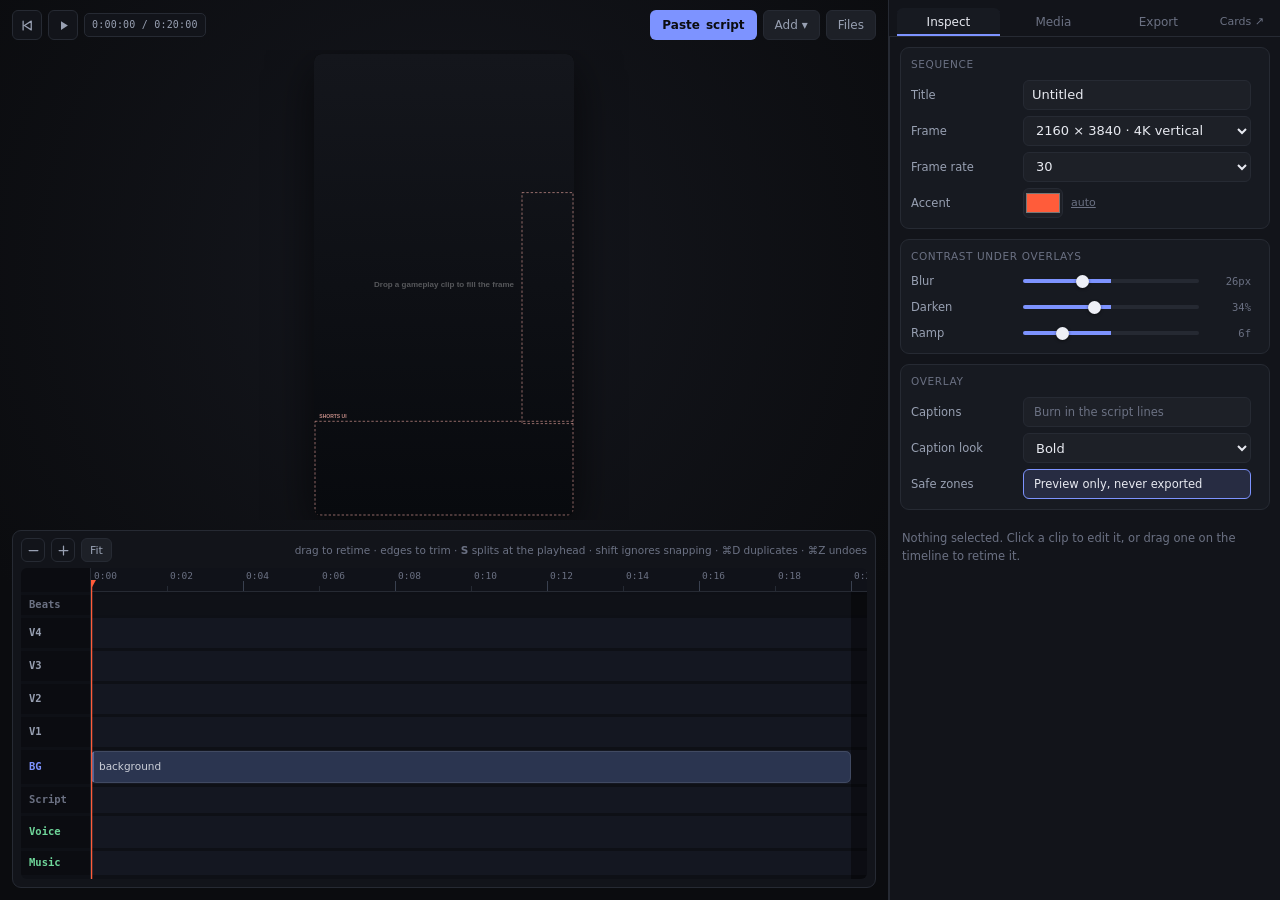
==== commit 493e7704: "Make the studio usable on a phone The shell was a viewer beside a fixed-width inspector with no brea" ====
--- a/studio.html
+++ b/studio.html
@@ -2,7 +2,11 @@
 <html lang="en">
 <head>
 <meta charset="utf-8">
-<meta name="viewport" content="width=device-width,initial-scale=1,viewport-fit=cover">
+<!-- interactive-widget=resizes-content makes the on-screen keyboard shrink the
+     layout viewport, so a fixed bottom sheet sits above the keyboard rather
+     than behind it. maximum-scale stops the double-tap zoom that would
+     otherwise fight the timeline's own gestures. -->
+<meta name="viewport" content="width=device-width,initial-scale=1,viewport-fit=cover,maximum-scale=1,interactive-widget=resizes-content">
 <meta name="theme-color" content="#0B0C0F">
 <title>Palm Static Studio</title>
 <link rel="stylesheet" href="assets/css/app.css">
@@ -20,7 +24,7 @@
         <svg viewBox="0 0 24 24"><path d="M8 5l11 7-11 7z"/></svg></button>
       <span class="badge" id="tcRead">0:00:00</span>
       <span class="sp"></span>
-      <button class="btn accent" id="paste" title="Paste a Claude shotlist or script">Paste script</button>
+      <button class="btn accent" id="paste" title="Paste a Claude shotlist or script">Paste<span class="wide-only"> script</span></button>
       <div class="popwrap">
         <button class="btn" id="add" title="Add an element at the playhead">Add ▾</button>
         <div class="pop" id="addPop"></div>
--- a/assets/css/app.css
+++ b/assets/css/app.css
@@ -278,8 +278,13 @@
 .drop{position:relative}
 .drop[data-over=true]{border-color:var(--acc);background:var(--acc-soft)}
 .drop:focus-visible{outline:2px solid var(--acc);outline-offset:1px}
-.drop .x{background:none;border:0;color:var(--fg-3);cursor:pointer;font-size:16px;padding:2px 5px;line-height:1}
-.drop .x:hover{color:var(--warn)}
+.drop .x{background:none;border:0;color:var(--fg-3);cursor:pointer;font-size:16px;padding:2px 5px;line-height:1;
+  flex:none;border-radius:4px}
+.drop .x:hover{color:var(--warn);background:var(--line)}
+.drop .x.pst{padding:4px}
+.drop .x.pst:hover{color:var(--acc)}
+.drop .x.pst svg{display:block;width:15px;height:15px;fill:none;stroke:currentColor;
+  stroke-width:1.8;stroke-linecap:round;stroke-linejoin:round}
 
 /* word chips */
 /* Sits under the text field rather than replacing it, so it stays compact — it is
@@ -435,6 +440,29 @@
 #batchPreview:empty{display:none}
 .note.mono{font-family:var(--mono);font-size:10px}
 
+/* ---- paste dialog ----
+   Above the popup layer (z-index 60) so a list left open cannot cover it. */
+.modal{position:fixed;inset:0;z-index:80;display:grid;place-items:center;padding:20px;
+  background:rgba(6,7,10,.72);backdrop-filter:blur(3px)}
+.modal[hidden]{display:none}
+.mdl{width:min(420px,100%);background:var(--panel);border:1px solid var(--line-2);
+  border-radius:var(--r-lg);padding:16px 16px 12px;box-shadow:0 26px 70px rgba(0,0,0,.7)}
+.mdl h2{margin:0 0 12px;font-size:14px;font-weight:650;letter-spacing:-.005em}
+.mdl .note{padding:10px 0 4px}
+.mdl .btn-row{padding:8px 0 0}
+.pzone{min-height:132px;border:1px dashed var(--line-2);border-radius:var(--r);
+  background:var(--input);padding:12px;outline:none;overflow:hidden;
+  display:grid;place-items:center;text-align:center;cursor:text;
+  color:var(--fg-2);font-size:12.5px;line-height:1.5}
+.pzone:empty::before{content:attr(data-ph);color:var(--fg-3)}
+.pzone:focus{border-color:var(--acc);box-shadow:0 0 0 3px var(--acc-soft)}
+.pzone[data-over=true]{border-color:var(--acc);background:var(--acc-soft);border-style:solid}
+.pzone img{max-width:100%;max-height:110px}
+@media (max-width:900px){
+  .pzone{min-height:150px}
+  .modal{padding:14px;align-items:start;padding-top:16vh}
+}
+
 /* ---- drag grip (mobile only) ---- */
 .grip{display:none}
 
@@ -606,6 +634,13 @@
 /* toast */
 .snack{transition:opacity .2s ease,transform .24s var(--e-snap)}
 
+/* dialog */
+@keyframes mdlIn{from{opacity:0}to{opacity:1}}
+@keyframes mdlCard{from{opacity:0;transform:translateY(8px) scale(.98)}to{opacity:1;transform:none}}
+.modal:not([hidden]){animation:mdlIn .14s ease both}
+.modal:not([hidden]) .mdl{animation:mdlCard .2s var(--e-out) both}
+.pzone{transition:border-color var(--t) ease,background var(--t) ease,box-shadow var(--t) ease}
+
 /* canvas fades in on first paint so it does not flash */
 @keyframes viewerIn{from{opacity:0}to{opacity:1}}
 .viewer{animation:viewerIn .3s ease both}
--- a/assets/css/studio.css
+++ b/assets/css/studio.css
@@ -7,6 +7,7 @@
 .studio{display:grid;grid-template-columns:1fr var(--side-w,392px);
   height:100dvh;height:var(--vh,100dvh);overflow:hidden;background:var(--bg)}
 @media (max-width:1100px){:root{--side-w:330px}}
+:root{--peek:46px}   /* the tab row, left showing when the sheet is down */
 
 /* ---- left column ---- */
 .stage2{display:flex;flex-direction:column;min-width:0;min-height:0;overflow:hidden;
@@ -130,10 +131,17 @@
 .xbar i{display:block;height:100%;width:0;background:var(--acc);transition:width .18s linear}
 .xstat{font-family:var(--mono);font-size:10.5px;color:var(--fg-2);min-height:14px}
 
-/* ---- paste sheet ---- */
+/* ---- paste sheet ----
+   The card page's own paste dialog is toggled by the `hidden` attribute, so
+   app.css animates `.modal:not([hidden])`. This sheet is toggled by a class and
+   is never `hidden`, which means that rule matches from the moment the page
+   loads: the entrance would play once against a `display:none` element and
+   never again. Re-point it at `.on`. The keyframes themselves are app.css's and
+   are global, so there is nothing to redefine. */
 .modal{position:fixed;inset:0;z-index:80;display:none;place-items:center;
-  background:rgba(6,7,10,.72);padding:20px}
-.modal.on{display:grid}
+  background:rgba(6,7,10,.72);padding:20px;animation:none}
+.modal.on{display:grid;animation:mdlIn .14s ease both}
+.modal.on .sheet{animation:mdlCard .2s cubic-bezier(.22,1,.36,1) both}
 .sheet{width:min(760px,100%);max-height:82vh;display:flex;flex-direction:column;
   background:var(--panel);border:1px solid var(--line-2);border-radius:12px;
   box-shadow:0 30px 80px rgba(0,0,0,.7);overflow:hidden}
@@ -156,3 +164,98 @@
   background:rgba(11,12,15,.82);color:var(--acc);font-size:17px;font-weight:600;
   border:3px dashed var(--acc);border-radius:14px;pointer-events:none}
 body.dropping .dropveil{display:grid}
+
+/* ============ phone ============
+   The desktop shell is a viewer beside an inspector. That column split is what
+   makes a phone unusable: at 412px the 330px inspector left 82px for the
+   editor and the preview came out 50px wide. So on a phone the inspector stops
+   being a column and becomes a bottom sheet, and the editor gets the whole
+   width back.
+
+   The sheet is never fully gone — it rests with its tab row showing, which is
+   both the handle and the thing you were going to reach for anyway. Tapping the
+   active tab puts it back down. Nothing here is hidden behind a gesture you
+   have to know about. */
+@media (max-width:900px){
+  .studio{display:flex;flex-direction:column;
+    /* --vh tracks the *visual* viewport, so the shell covers exactly what is
+       visible whether or not the keyboard shrinks the layout viewport */
+    height:var(--vh,100dvh);max-height:var(--vh,100dvh);
+    padding-bottom:var(--peek)}
+
+  .stage2{flex:1;min-height:0;padding:8px 8px 0;gap:8px}
+  /* A safety valve rather than a wrap: a wrapped tool bar steals a whole row
+     from the preview on every phone, to help the narrowest one. */
+  .tbar{overflow-x:auto;scrollbar-width:none;padding-bottom:2px}
+  .tbar::-webkit-scrollbar{display:none}
+  .tbar>*{flex:none}
+  #tcRead{font-size:10px;padding:4px 6px}
+  .wide-only{display:none}        /* "Paste script" is just "Paste" here */
+  /* Enough for every lane the sequence is actually using, so the stack does
+     not need scrolling on top of everything else it needs. */
+  .tlwrap{max-height:40vh;padding:6px 6px 7px}
+  .hintbar{display:none}          /* no hover, no keyboard, no point */
+
+  /* One number drives the sheet and everything that has to get out of its way. */
+  .studio{--sheet-h:min(64vh,calc(var(--vh,100vh) - 190px))}
+  .side{position:fixed;left:0;right:0;bottom:0;z-index:60;
+    height:var(--sheet-h);
+    border-left:0;border-top:1px solid var(--line-2);
+    border-radius:14px 14px 0 0;
+    box-shadow:0 -18px 50px rgba(0,0,0,.55);
+    transform:translateY(calc(100% - var(--peek)));
+    transition:transform .24s cubic-bezier(.22,1,.36,1)}
+  body[data-sheet=open] .side{transform:translateY(0)}
+  /* With the sheet up, the stage gives back exactly the height the sheet took
+     and the preview refits into what is left — so you can still see the frame
+     you are adjusting instead of editing it blind. The timeline goes: it is
+     fully behind the sheet anyway, and keeping it would only squeeze the
+     preview it is hiding. */
+  body[data-sheet=open] .stage2{max-height:calc(var(--vh,100vh) - var(--sheet-h))}
+  body[data-sheet=open] .tlwrap{display:none}
+  /* No transition before the first paint, or the sheet slides up from nowhere
+     on load. app.js removes this once it has settled. */
+  body[data-sheet=init] .side{transition:none}
+
+  .tabs{height:var(--peek);padding:0 8px;align-items:stretch;
+    border-bottom:1px solid var(--line);background:var(--sub-panel);
+    border-radius:14px 14px 0 0}
+  .tabs button{height:100%;border-radius:0;font-size:12.5px}
+  .tabs button[aria-pressed=true]{background:transparent;
+    box-shadow:inset 0 -2px 0 var(--acc)}
+  .tablink{height:100%}
+  /* A grab handle above the tabs, so the sheet reads as a sheet */
+  .side::before{content:"";position:absolute;top:5px;left:50%;width:34px;height:3px;
+    margin-left:-17px;border-radius:3px;background:var(--line-2);pointer-events:none}
+  .tabs{padding-top:8px}
+
+  .pane{padding:10px 10px 28px;-webkit-overflow-scrolling:touch}
+  /* Two thin columns of controls do not fit a phone; give the label its own line
+     and let every field use the full width. */
+  .irow{grid-template-columns:1fr;gap:4px;margin-bottom:10px}
+  .ilab{font-size:12px;color:var(--fg-2)}
+  .ihint{display:none}
+  .ifield,.itog{height:36px}
+  .irange input[type=range]{height:34px}
+  .icolor input[type=color]{height:36px;width:52px}
+  .btn,.fab{min-height:34px}
+  .fab{width:34px}
+  .btn.sm,.fab.sm{height:30px;min-height:30px}
+  .fab.sm{width:30px}
+
+  /* The paste sheet has to survive the keyboard being up. */
+  .modal{padding:10px;align-items:start;padding-top:8vh}
+  .sheet{max-height:76vh}
+  #pasteBox{min-height:150px;font-size:12px}
+  .sheeth{font-size:12px;padding:10px 12px}
+
+  #snack{bottom:calc(var(--peek) + 14px)}
+  .dropveil{font-size:15px}
+}
+
+/* Landscape on a phone is short, not narrow: keep the sheet but give the
+   timeline less of the height it does not have. */
+@media (max-width:900px) and (orientation:landscape){
+  .tlwrap{max-height:44vh}
+  .side{height:min(88vh,calc(var(--vh,100vh) - 76px))}
+}
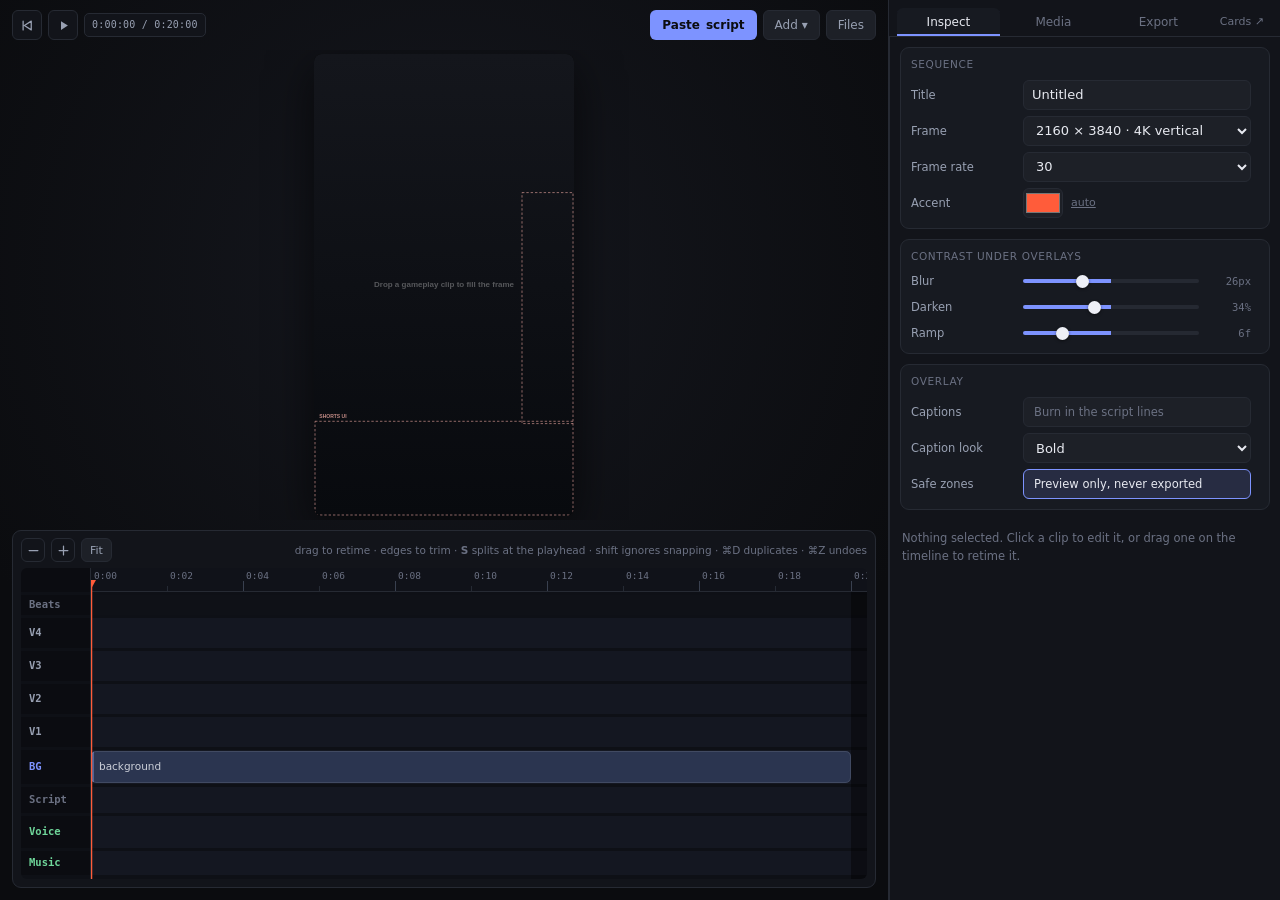
==== commit a480e057: "Mobile: timeline gestures, on-screen clip actions, a reachable Add menu Four things an audit on a Pi" ====
--- a/studio.html
+++ b/studio.html
@@ -67,16 +67,22 @@
         <div class="ihead">Loaded files</div>
         <div id="mediaList" class="mlist"></div>
         <div id="missing"></div>
+        <!-- The same input the tool bar uses. Dragging a file in is a desktop
+             gesture that does not exist on a phone, so the picker has to be
+             here too, next to the list it fills. -->
+        <label class="btn wide pickbtn" for="pick">Choose files</label>
+        <p class="ptext" id="mediaHow"></p>
       </div>
       <div class="igroup">
         <div class="ihead">How this works</div>
-        <p class="ptext">Drop a gameplay clip, the voiceover and any images anywhere on
-        this page. The gameplay fills the frame and is always muted — only the
+        <p class="ptext">The gameplay fills the frame and is always muted — only the
         voiceover is heard. Images are matched to the names in the shotlist, so
         <code>src=haaland</code> finds <code>haaland.jpg</code> whatever else is in
         the file name.</p>
         <p class="ptext">Select the <b>BG</b> clip to reposition the gameplay: zoom in and
-        move it when a particular part of the action should be on screen.</p>
+        move it when a particular part of the action should be on screen. Press
+        <b>Split</b> where the framing should change, and give each half its own
+        zoom and position.</p>
       </div>
       <div class="igroup">
         <div class="ihead">Start over</div>
--- a/assets/css/studio.css
+++ b/assets/css/studio.css
@@ -42,14 +42,26 @@
 .btn:disabled{opacity:.5;cursor:default}
 
 .popwrap{position:relative}
-.pop{position:absolute;top:calc(100% + 5px);left:0;z-index:40;display:none;
-  min-width:158px;padding:4px;background:var(--sub-panel);
+/* Fixed, and reparented to <body> before it is placed. Absolute positioning put
+   it inside the tool bar, and the tool bar scrolls horizontally on a phone —
+   which makes it a clipping context, so the menu was cut off two pixels below
+   its own button and none of its items could be tapped. */
+.pop{position:fixed;z-index:70;display:none;
+  min-width:170px;max-height:min(60vh,420px);overflow-y:auto;
+  padding:4px;background:var(--sub-panel);
   border:1px solid var(--line-2);border-radius:var(--r-lg);
   box-shadow:0 16px 40px rgba(0,0,0,.6)}
 .pop.on{display:block}
-.addItem{display:block;width:100%;text-align:left;padding:6px 9px;border:0;
+.addItem{display:block;width:100%;text-align:left;padding:7px 10px;border:0;
   background:transparent;color:var(--fg-2);border-radius:var(--r);cursor:pointer;font-size:12px}
 .addItem:hover{background:var(--input-hi);color:var(--fg)}
+@media (max-width:900px){
+  .pop{min-width:200px}
+  /* 44px is the smallest target worth offering a thumb; padding alone only got
+     this to 38 once the line box was measured. */
+  .addItem{min-height:44px;display:flex;align-items:center;
+    padding:0 14px;font-size:13.5px}
+}
 
 /* ---- right column ---- */
 .side{display:flex;flex-direction:column;min-height:0;background:var(--panel);
@@ -259,3 +271,19 @@
   .tlwrap{max-height:44vh}
   .side{height:min(88vh,calc(var(--vh,100vh) - 76px))}
 }
+
+/* ---- clip actions ----
+   Sits directly under the clip's name, because the three things you do to a
+   whole clip belong with the clip, not buried under the fields that describe
+   its contents. */
+.iacts{display:flex;gap:6px;margin:0 0 10px}
+.iacts .btn{flex:1}
+.iacts .btn.danger:hover{color:var(--warn);border-color:var(--warn)}
+@media (max-width:900px){
+  .iacts{gap:8px;margin-bottom:12px}
+  .iacts .btn{height:38px;min-height:38px;font-size:12.5px}
+}
+
+/* A <label> acting as a button needs the alignment a real button gets free. */
+.pickbtn{display:flex;margin-top:8px}
+@media (max-width:900px){.pickbtn{height:40px;min-height:40px}}
